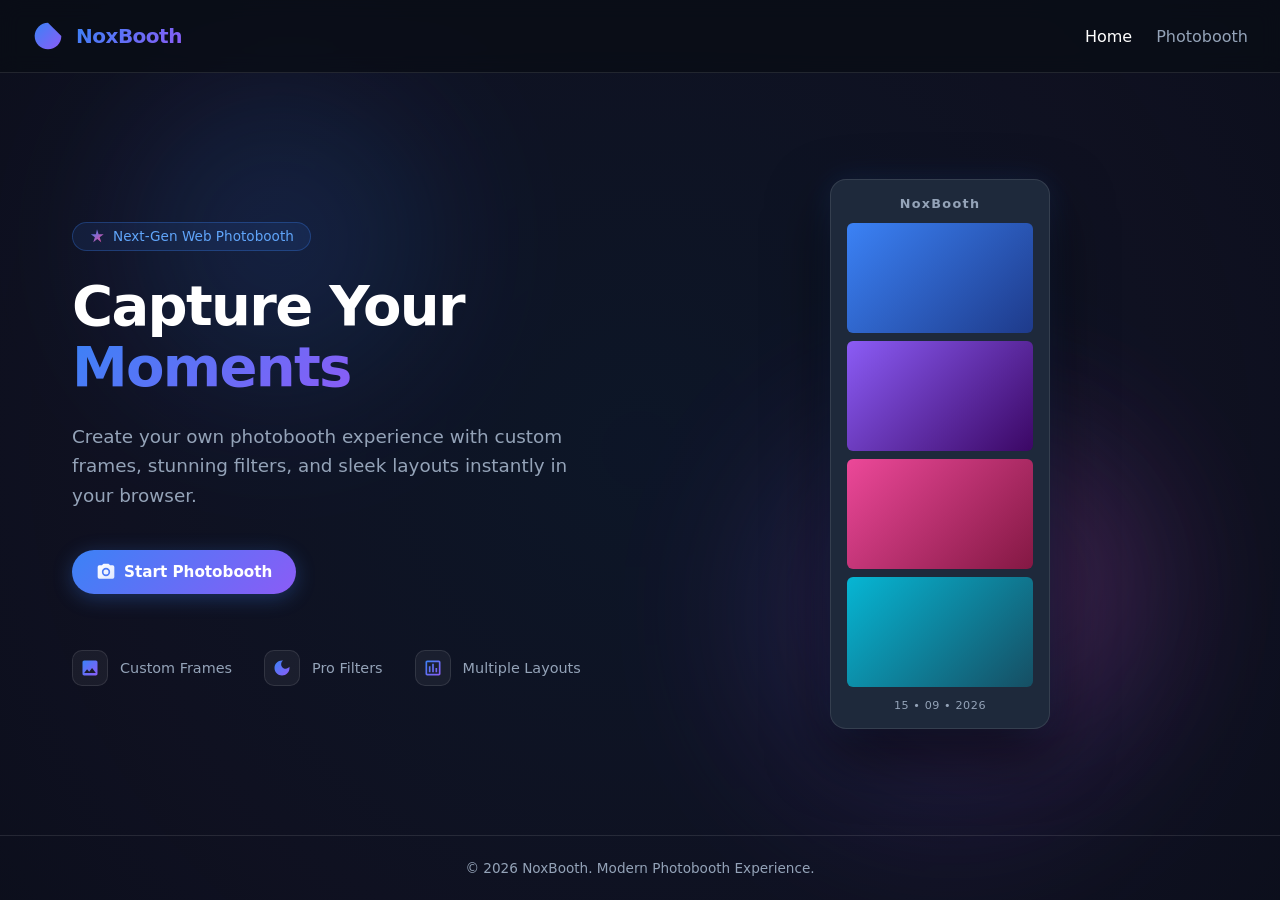
==== index.html @ 1e16c7ef "Add files via upload" ====
<!DOCTYPE html>
<html lang="id">
<head>
    <meta charset="UTF-8">
    <meta name="viewport" content="width=device-width, initial-scale=1.0">
    <title>NoxBooth — Modern Photobooth Experience</title>
    <link rel="stylesheet" href="css/style.css">
</head>
<body class="home-body">
    <div class="bg-glow"></div>
    <div class="floating-shapes">
        <div class="shape shape-1"></div>
        <div class="shape shape-2"></div>
        <div class="shape shape-3"></div>
    </div>

    <header class="app-header">
        <div class="logo-container">
            <svg class="brand-icon" viewBox="0 0 24 24" width="32" height="32">
                <defs>
                    <linearGradient id="brandGrad" x1="0%" y1="0%" x2="100%" y2="100%">
                        <stop offset="0%" stop-color="#3b82f6" />
                        <stop offset="100%" stop-color="#8b5cf6" />
                    </linearGradient>
                </defs>
                <path fill="url(#brandGrad)" d="M12 2C6.48 2 2 6.48 2 12s4.48 10 10 10 10-4.48 10-10S17.52 2 12 s0 0zm0 18c-4.41 0-8-3.59-8-8s3.59-8 8-8 8 3.59 8 8-3.59 8-8 8zm-1-13h2v6h-2zm0 8h2v2h-2z"/>
            </svg>
            <span class="brand-name">NoxBooth</span>
        </div>
        <nav class="nav-links">
            <a href="index.html" class="active">Home</a>
            <a href="camera.html">Photobooth</a>
        </nav>
    </header>

    <main class="hero-container">
        <div class="hero-content">
            <div class="badge-pill">
                <svg viewBox="0 0 24 24" width="16" height="16" class="inline-svg">
                    <defs>
                        <linearGradient id="sparkleGrad" x1="0%" y1="0%" x2="100%" y2="100%">
                            <stop offset="0%" stop-color="#3b82f6" />
                            <stop offset="100%" stop-color="#ec4899" />
                        </linearGradient>
                    </defs>
                    <path fill="url(#sparkleGrad)" d="M12 2l2.4 7.2h7.6l-6 4.8 2.4 7.2-6-4.8-6 4.8 2.4-7.2-6-4.8h7.6z"/>
                </svg>
                <span>Next-Gen Web Photobooth</span>
            </div>
            
            <h1 class="hero-title">Capture Your <span class="gradient-text">Moments</span></h1>
            <p class="hero-subtitle">Create your own photobooth experience with custom frames, stunning filters, and sleek layouts instantly in your browser.</p>
            
            <div class="hero-actions">
                <a href="camera.html" class="btn btn-primary btn-glow">
                    <svg viewBox="0 0 24 24" width="20" height="20" class="btn-icon">
                        <defs>
                            <linearGradient id="camGrad" x1="0%" y1="0%" x2="100%" y2="100%">
                                <stop offset="0%" stop-color="#ffffff" />
                                <stop offset="100%" stop-color="#e0e7ff" />
                            </linearGradient>
                        </defs>
                        <path fill="url(#camGrad)" d="M4 4h3l2-2h6l2 2h3a2 2 0 0 1 2 2v12a2 2 0 0 1-2 2H4a2 2 0 0 1-2-2V6a2 2 0 0 1 2-2zm8 3a5 5 0 1 0 0 10 5 5 0 0 0 0-10zm0 2a3 3 0 1 1 0 6 3 3 0 0 1 0-6z"/>
                    </svg>
                    Start Photobooth
                </a>
            </div>

            <div class="features-preview">
                <div class="feature-item">
                    <div class="feature-icon-wrap">
                        <svg viewBox="0 0 24 24" width="20" height="20">
                            <path fill="url(#brandGrad)" d="M21 19V5c0-1.1-.9-2-2-2H5c-1.1 0-2 .9-2 2v14c0 1.1.9 2 2 2h14c1.1 0 2-.9 2-2zM8.5 13.5l2.5 3.01L14.5 12l4.5 6H5l3.5-4.5z"/>
                        </svg>
                    </div>
                    <span>Custom Frames</span>
                </div>
                <div class="feature-item">
                    <div class="feature-icon-wrap">
                        <svg viewBox="0 0 24 24" width="20" height="20">
                            <path fill="url(#brandGrad)" d="M12 3c-4.97 0-9 4.03-9 9s4.03 9 9 9 9-4.03 9-9c0-.46-.04-.92-.1-1.36-.98 1.37-2.58 2.26-4.4 2.26-3.03 0-5.5-2.47-5.5-5.5 0-1.82.89-3.42 2.26-4.4-.44-.06-.9-.1-1.36-.1z"/>
                        </svg>
                    </div>
                    <span>Pro Filters</span>
                </div>
                <div class="feature-item">
                    <div class="feature-icon-wrap">
                        <svg viewBox="0 0 24 24" width="20" height="20">
                            <path fill="url(#brandGrad)" d="M19 3H5c-1.1 0-2 .9-2 2v14c0 1.1.9 2 2 2h14c1.1 0 2-.9 2-2V5c0-1.1-.9-2-2-2zm0 16H5V5h14v14zM7 10h2v7H7zm4-3h2v10h-2zm4 5h2v5h-2z"/>
                        </svg>
                    </div>
                    <span>Multiple Layouts</span>
                </div>
            </div>
        </div>

        <div class="hero-visual">
            <div class="photostrip-mockup">
                <div class="mockup-header">NoxBooth</div>
                <div class="mockup-photos">
                    <div class="mockup-photo p1"></div>
                    <div class="mockup-photo p2"></div>
                    <div class="mockup-photo p3"></div>
                    <div class="mockup-photo p4"></div>
                </div>
                <div class="mockup-footer">15 • 09 • 2026</div>
            </div>
        </div>
    </main>

    <footer class="app-footer">
        <p>&copy; 2026 NoxBooth. Modern Photobooth Experience.</p>
    </footer>

    <script src="js/db.js"></script>
    <script src="js/app.js"></script>
</body>
</html>
---- css/style.css ----
:root {
    --bg-dark: #090d16;
    --bg-card: rgba(17, 24, 39, 0.7);
    --primary: #3b82f6;
    --secondary: #8b5cf6;
    --accent: #ec4899;
    --text-main: #ffffff;
    --text-muted: #94a3b8;
    --border-subtle: rgba(255, 255, 255, 0.1);
    --glow-gradient: linear-gradient(135deg, #3b82f6 0%, #8b5cf6 100%);
    --font-family: 'Inter', system-ui, -apple-system, sans-serif;
}

* {
    box-sizing: border-box;
    margin: 0;
    padding: 0;
}

body {
    font-family: var(--font-family);
    background-color: var(--bg-dark);
    color: var(--text-main);
    min-height: 100vh;
    overflow-x: hidden;
    position: relative;
    display: flex;
    flex-direction: column;
}

/* Background Effects */
.bg-glow {
    position: fixed;
    top: -50%;
    left: -50%;
    width: 200%;
    height: 200%;
    background: radial-gradient(circle at 50% 50%, rgba(59, 130, 246, 0.08) 0%, rgba(139, 92, 246, 0.05) 35%, transparent 70%);
    z-index: -1;
    pointer-events: none;
    animation: pulseGlow 10s ease-in-out infinite alternate;
}

@keyframes pulseGlow {
    0% { transform: scale(1); }
    100% { transform: scale(1.1); }
}

.floating-shapes {
    position: fixed;
    top: 0;
    left: 0;
    width: 100%;
    height: 100%;
    z-index: -1;
    pointer-events: none;
    overflow: hidden;
}

.shape {
    position: absolute;
    filter: blur(80px);
    opacity: 0.15;
    border-radius: 50%;
    animation: floatShape 15s infinite alternate ease-in-out;
}

.shape-1 {
    width: 300px;
    height: 300px;
    background: var(--primary);
    top: 10%;
    left: 10%;
}

.shape-2 {
    width: 400px;
    height: 400px;
    background: var(--secondary);
    bottom: 10%;
    right: 10%;
    animation-delay: -5s;
}

.shape-3 {
    width: 250px;
    height: 250px;
    background: var(--accent);
    top: 50%;
    left: 70%;
    animation-delay: -10s;
}

@keyframes floatShape {
    0% { transform: translate(0, 0) scale(1); }
    100% { transform: translate(30px, 50px, 0) scale(1.1); }
}

/* Header */
.app-header {
    display: flex;
    justify-content: space-between;
    align-items: center;
    padding: 1.25rem 2rem;
    border-bottom: 1px solid var(--border-subtle);
    backdrop-filter: blur(10px);
    background: rgba(9, 13, 22, 0.8);
    position: sticky;
    top: 0;
    z-index: 100;
}

.logo-container {
    display: flex;
    align-items: center;
    gap: 0.75rem;
}

.brand-name {
    font-size: 1.25rem;
    font-weight: 700;
    background: var(--glow-gradient);
    -webkit-background-clip: text;
    -webkit-text-fill-color: transparent;
    letter-spacing: -0.025em;
}

.nav-links {
    display: flex;
    gap: 1.5rem;
}

.nav-links a {
    color: var(--text-muted);
    text-decoration: none;
    font-weight: 500;
    transition: color 0.2s ease;
}

.nav-links a:hover, .nav-links a.active {
    color: var(--text-main);
}

/* Buttons */
.btn {
    display: inline-flex;
    align-items: center;
    justify-content: center;
    gap: 0.5rem;
    padding: 0.75rem 1.5rem;
    border-radius: 9999px;
    font-weight: 600;
    font-size: 0.95rem;
    text-decoration: none;
    cursor: pointer;
    border: none;
    transition: all 0.25s cubic-bezier(0.4, 0, 0.2, 1);
}

.btn-primary {
    background: var(--glow-gradient);
    color: white;
    box-shadow: 0 4px 20px rgba(59, 130, 246, 0.3);
}

.btn-primary:hover {
    transform: translateY(-2px);
    box-shadow: 0 6px 25px rgba(59, 130, 246, 0.5);
}

.btn-secondary {
    background: rgba(255, 255, 255, 0.08);
    color: white;
    border: 1px solid var(--border-subtle);
}

.btn-secondary:hover {
    background: rgba(255, 255, 255, 0.12);
}

.btn-outline {
    background: transparent;
    color: white;
    border: 1px solid var(--border-subtle);
}

.btn-outline:hover {
    background: rgba(255, 255, 255, 0.05);
    border-color: var(--primary);
}

.icon-btn {
    background: rgba(255, 255, 255, 0.05);
    border: 1px solid var(--border-subtle);
    border-radius: 50%;
    width: 44px;
    height: 44px;
    display: flex;
    align-items: center;
    justify-content: center;
    cursor: pointer;
    transition: all 0.2s ease;
}

.icon-btn:hover {
    background: rgba(255, 255, 255, 0.1);
    transform: scale(1.05);
}

/* Glass Panel */
.glass-panel {
    background: var(--bg-card);
    backdrop-filter: blur(16px);
    border: 1px solid var(--border-subtle);
    border-radius: 1.5rem;
    box-shadow: 0 20px 50px rgba(0, 0, 0, 0.5);
}

/* Home Hero */
.hero-container {
    flex: 1;
    display: grid;
    grid-template-columns: 1fr 1fr;
    max-width: 1200px;
    margin: 0 auto;
    padding: 4rem 2rem;
    align-items: center;
    gap: 4rem;
}

.hero-content {
    display: flex;
    flex-direction: column;
    gap: 1.5rem;
}

.badge-pill {
    display: inline-flex;
    align-items: center;
    gap: 0.5rem;
    background: rgba(59, 130, 246, 0.1);
    border: 1px solid rgba(59, 130, 246, 0.3);
    padding: 0.35rem 1rem;
    border-radius: 9999px;
    font-size: 0.85rem;
    font-weight: 500;
    color: #60a5fa;
    width: fit-content;
    animation: fadeInSlide 0.8s ease forwards;
}

.hero-title {
    font-size: 3.5rem;
    font-weight: 800;
    line-height: 1.1;
    letter-spacing: -0.03em;
    animation: fadeInSlide 0.8s ease 0.1s forwards;
    opacity: 0;
}

.gradient-text {
    background: var(--glow-gradient);
    -webkit-background-clip: text;
    -webkit-text-fill-color: transparent;
}

.hero-subtitle {
    font-size: 1.15rem;
    color: var(--text-muted);
    line-height: 1.6;
    max-width: 500px;
    animation: fadeInSlide 0.8s ease 0.2s forwards;
    opacity: 0;
}

.hero-actions {
    display: flex;
    gap: 1rem;
    margin-top: 1rem;
    animation: fadeInSlide 0.8s ease 0.3s forwards;
    opacity: 0;
}

.features-preview {
    display: flex;
    gap: 2rem;
    margin-top: 2rem;
    animation: fadeInSlide 0.8s ease 0.4s forwards;
    opacity: 0;
}

.feature-item {
    display: flex;
    align-items: center;
    gap: 0.75rem;
    font-size: 0.9rem;
    color: var(--text-muted);
}

.feature-icon-wrap {
    width: 36px;
    height: 36px;
    border-radius: 10px;
    background: rgba(255, 255, 255, 0.05);
    border: 1px solid var(--border-subtle);
    display: flex;
    align-items: center;
    justify-content: center;
}

/* Photostrip Mockup Animation */
.hero-visual {
    display: flex;
    justify-content: center;
    align-items: center;
    animation: floatMockup 6s ease-in-out infinite alternate;
}

@keyframes floatMockup {
    0% { transform: translateY(0) rotate(0deg); }
    100% { transform: translateY(-15px) rotate(1deg); }
}

.photostrip-mockup {
    background: #1e293b;
    border: 1px solid var(--border-subtle);
    padding: 1rem;
    border-radius: 1rem;
    box-shadow: 0 25px 60px rgba(0, 0, 0, 0.6), 0 0 30px rgba(59, 130, 246, 0.15);
    width: 220px;
    display: flex;
    flex-direction: column;
    gap: 0.75rem;
}

.mockup-header {
    text-align: center;
    font-size: 0.8rem;
    font-weight: 700;
    letter-spacing: 0.1em;
    color: var(--text-muted);
}

.mockup-photos {
    display: grid;
    grid-template-columns: 1fr;
    gap: 0.5rem;
}

.mockup-photo {
    width: 100%;
    height: 110px;
    border-radius: 6px;
    background: #334155;
    background-size: cover;
    background-position: center;
}

.mockup-photo.p1 { background-image: linear-gradient(135deg, #3b82f6, #1e3a8a); }
.mockup-photo.p2 { background-image: linear-gradient(135deg, #8b5cf6, #3b0764); }
.mockup-photo.p3 { background-image: linear-gradient(135deg, #ec4899, #831843); }
.mockup-photo.p4 { background-image: linear-gradient(135deg, #06b6d4, #164e63); }

.mockup-footer {
    text-align: center;
    font-size: 0.7rem;
    color: var(--text-muted);
    letter-spacing: 0.05em;
}

.app-footer {
    text-align: center;
    padding: 1.5rem;
    font-size: 0.85rem;
    color: var(--text-muted);
    border-top: 1px solid var(--border-subtle);
}

@keyframes fadeInSlide {
    from { opacity: 0; transform: translateY(20px); }
    to { opacity: 1; transform: translateY(0); }
}

.hidden { display: none !important; }

/* Responsive */
@media (max-width: 900px) {
    .hero-container {
        grid-template-columns: 1fr;
        text-align: center;
        padding: 2rem 1rem;
    }
    .hero-subtitle, .badge-pill, .hero-actions {
        margin-left: auto;
        margin-right: auto;
    }
    .features-preview {
        justify-content: center;
        flex-wrap: wrap;
    }
    .hero-visual {
        margin-top: 2rem;
    }
}
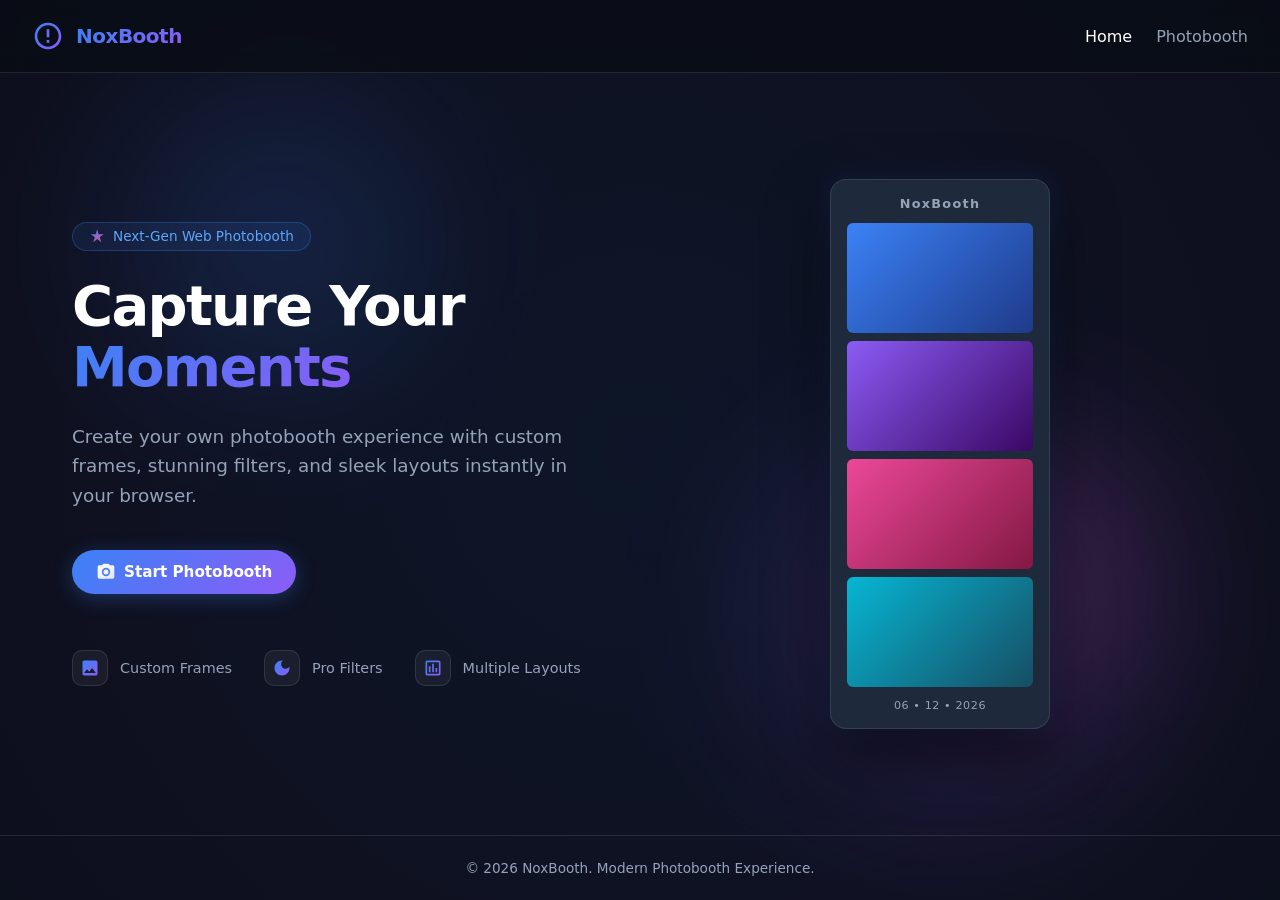
==== commit e2287a4a: "Add files via upload" ====
--- a/index.html
+++ b/index.html
@@ -5,6 +5,7 @@
     <meta name="viewport" content="width=device-width, initial-scale=1.0">
     <title>NoxBooth — Modern Photobooth Experience</title>
     <link rel="stylesheet" href="css/style.css">
+    <link rel="icon" type="image/svg+xml" href="data:image/svg+xml,%3Csvg xmlns='http://www.w3.org/2000/svg' viewBox='0 0 24 24'%3E%3Crect width='24' height='24' rx='6' fill='%233b82f6'/%3E%3Crect x='5' y='8' width='14' height='10' rx='2' fill='white'/%3E%3Ccircle cx='12' cy='13' r='3' fill='%233b82f6'/%3E%3Crect x='9' y='6' width='6' height='3' rx='1' fill='white'/%3E%3C/svg%3E">
 </head>
 <body class="home-body">
     <div class="bg-glow"></div>
@@ -23,7 +24,7 @@
                         <stop offset="100%" stop-color="#8b5cf6" />
                     </linearGradient>
                 </defs>
-                <path fill="url(#brandGrad)" d="M12 2C6.48 2 2 6.48 2 12s4.48 10 10 10 10-4.48 10-10S17.52 2 12 s0 0zm0 18c-4.41 0-8-3.59-8-8s3.59-8 8-8 8 3.59 8 8-3.59 8-8 8zm-1-13h2v6h-2zm0 8h2v2h-2z"/>
+                <path fill="url(#brandGrad)" d="M12 2C6.48 2 2 6.48 2 12s4.48 10 10 10 10-4.48 10-10S17.52 2 12 2zm0 18c-4.41 0-8-3.59-8-8s3.59-8 8-8 8 3.59 8 8-3.59 8-8 8zm-1-13h2v6h-2zm0 8h2v2h-2z"/>
             </svg>
             <span class="brand-name">NoxBooth</span>
         </div>
